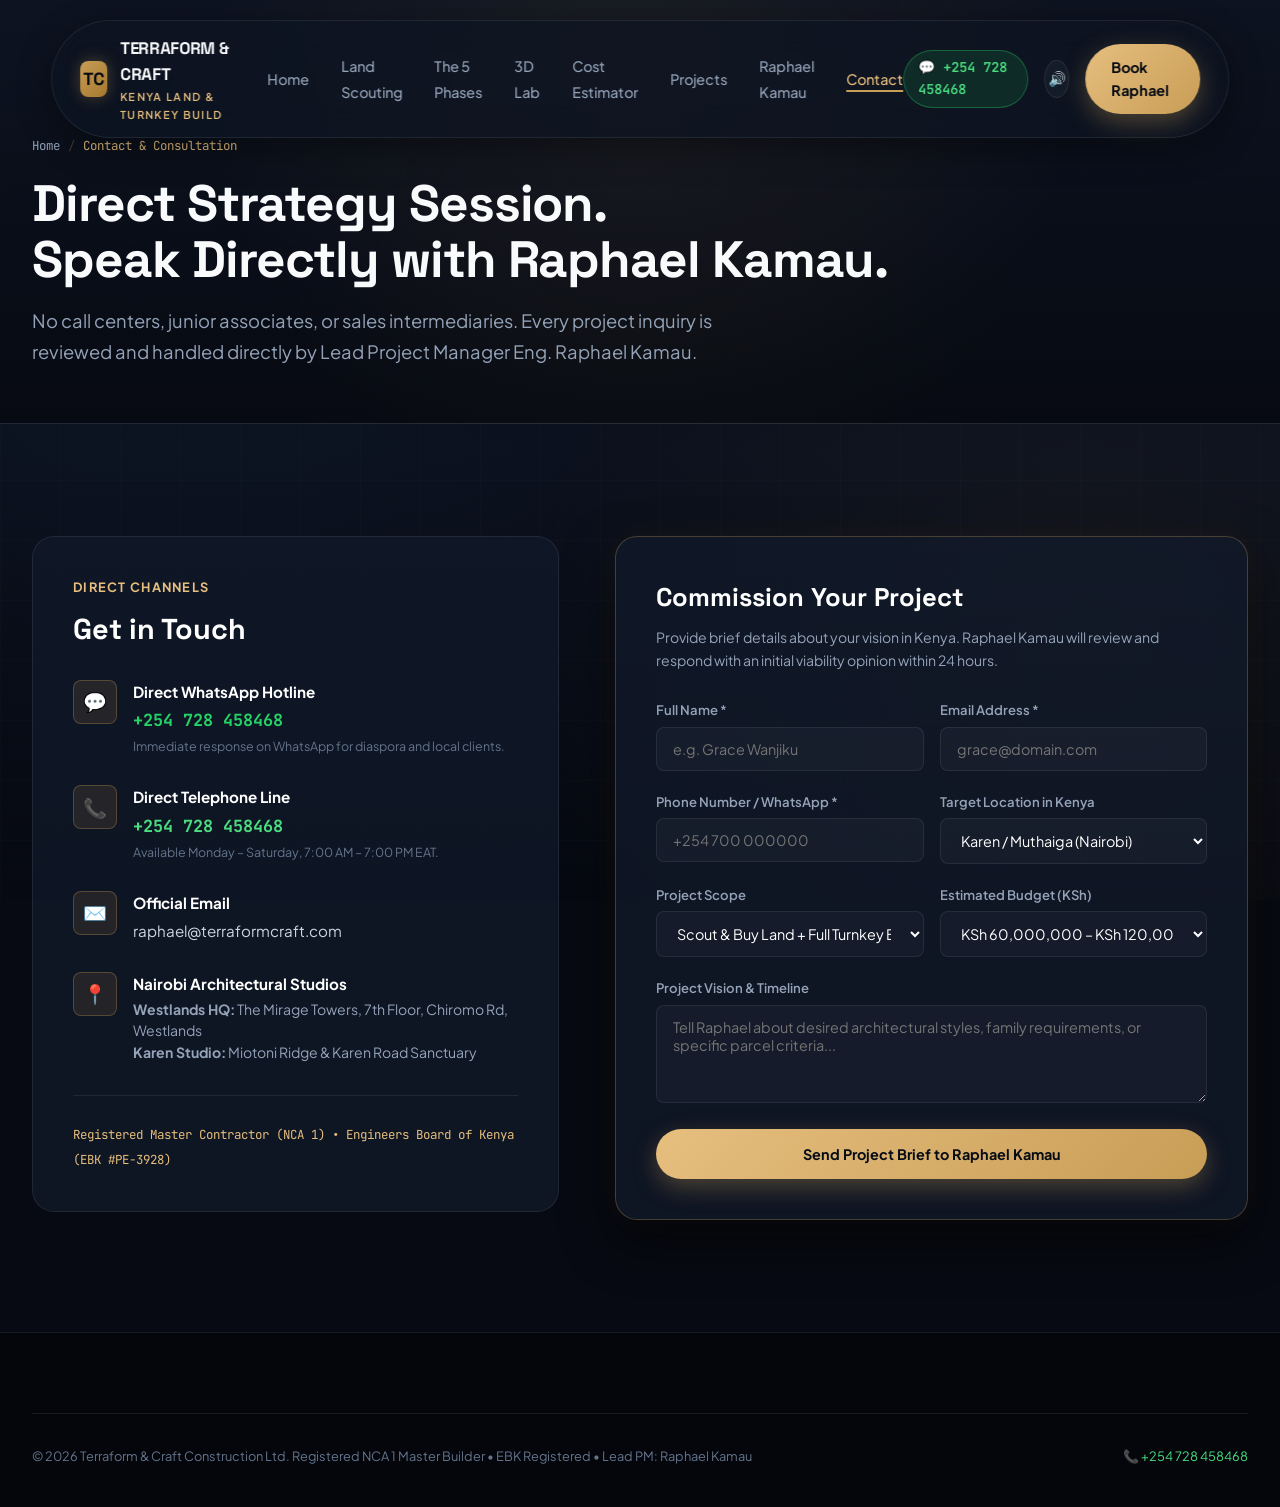
==== contact.html @ 0d488bcc "Initial commit: Terraform & Craft Kenya Construction portfolio with 3D Lab and Raphael Kamau Lead PM" ====
<!DOCTYPE html>
<html lang="en">
<head>
  <meta charset="UTF-8">
  <meta name="viewport" content="width=device-width, initial-scale=1.0">
  <title>Contact Raphael Kamau | Terraform & Craft (Nairobi, Kenya)</title>
  <meta name="description" content="Get in touch with Eng. Raphael Kamau, Lead Project Manager at Terraform & Craft. Direct phone and WhatsApp +254 728 458468. Studios in Westlands and Karen, Nairobi.">
  <link rel="icon" href="data:image/svg+xml,<svg xmlns='http://www.w3.org/2000/svg' viewBox='0 0 100 100'><text y='.9em' font-size='90'>📞</text></svg>">
  <link rel="stylesheet" href="css/style.css">
</head>
<body>

  <!-- Navigation -->
  <header class="header-nav">
    <div class="brand-wrapper">
      <a href="index.html" style="display: flex; align-items: center; gap: 0.85rem;">
        <div class="brand-logo-cube">TC</div>
        <div class="brand-text">
          <span class="brand-title">TERRAFORM & CRAFT</span>
          <span class="brand-subtitle">KENYA LAND & TURNKEY BUILD</span>
        </div>
      </a>
    </div>

    <nav>
      <ul class="nav-links">
        <li><a href="index.html" class="nav-link">Home</a></li>
        <li><a href="land-acquisition.html" class="nav-link">Land Scouting</a></li>
        <li><a href="services.html" class="nav-link">The 5 Phases</a></li>
        <li><a href="index.html#lab" class="nav-link">3D Lab</a></li>
        <li><a href="estimator.html" class="nav-link">Cost Estimator</a></li>
        <li><a href="projects.html" class="nav-link">Projects</a></li>
        <li><a href="raphael.html" class="nav-link">Raphael Kamau</a></li>
        <li><a href="contact.html" class="nav-link active-page">Contact</a></li>
      </ul>
    </nav>

    <div class="nav-actions">
      <a href="https://wa.me/254728458468?text=Hello%20Raphael,%20I%20am%20calling%20regarding%20a%20turnkey%20construction%20project%20in%20Kenya." target="_blank" class="phone-quick-link" title="Chat directly with Raphael on WhatsApp">
        💬 +254 728 458468
      </a>
      <button id="audio-toggle-btn" class="audio-toggle-btn" title="Toggle Sound Feedback">🔊</button>
      <a href="contact.html" class="btn-primary">Book Raphael</a>
    </div>
  </header>

  <!-- Subpage Hero Banner -->
  <section class="subpage-hero">
    <div class="container">
      <div class="breadcrumbs">
        <a href="index.html">Home</a>
        <span class="separator">/</span>
        <span class="current">Contact & Consultation</span>
      </div>
      <h1 class="subpage-title">
        Direct Strategy Session.<br>
        <span class="gradient-gold">Speak Directly with Raphael Kamau.</span>
      </h1>
      <p class="subpage-desc">
        No call centers, junior associates, or sales intermediaries. Every project inquiry is reviewed and handled directly by Lead Project Manager Eng. Raphael Kamau.
      </p>
    </div>
  </section>

  <!-- Contact Grid Section -->
  <section class="section-padding">
    <div class="container">
      <div class="contact-page-grid">
        
        <!-- Left: Studio Details & Direct Lines -->
        <div class="contact-info-card">
          <span class="pm-tagline" style="color: var(--primary-light); font-weight: 700; text-transform: uppercase; letter-spacing: 0.1em; font-size: 0.8rem; display: block; margin-bottom: 0.5rem;">Direct Channels</span>
          <h2 style="font-family: var(--font-heading); font-size: 1.8rem; color: #fff; margin-bottom: 1.75rem;">Get in Touch</h2>

          <div class="contact-item-row">
            <div class="contact-item-icon">💬</div>
            <div>
              <h5 style="color: #fff; font-size: 0.95rem; margin-bottom: 0.2rem;">Direct WhatsApp Hotline</h5>
              <a href="https://wa.me/254728458468?text=Hello%20Raphael,%20I%20would%20like%20to%20discuss%20a%20project%20in%20Kenya." target="_blank" style="color: #25D366; font-weight: 700; font-family: var(--font-mono); font-size: 1.05rem;">
                +254 728 458468
              </a>
              <p style="font-size: 0.78rem; color: var(--text-dim); margin-top: 0.2rem;">Immediate response on WhatsApp for diaspora and local clients.</p>
            </div>
          </div>

          <div class="contact-item-row">
            <div class="contact-item-icon">📞</div>
            <div>
              <h5 style="color: #fff; font-size: 0.95rem; margin-bottom: 0.2rem;">Direct Telephone Line</h5>
              <a href="tel:+254728458468" style="color: #4ade80; font-weight: 700; font-family: var(--font-mono); font-size: 1.05rem;">
                +254 728 458468
              </a>
              <p style="font-size: 0.78rem; color: var(--text-dim); margin-top: 0.2rem;">Available Monday – Saturday, 7:00 AM – 7:00 PM EAT.</p>
            </div>
          </div>

          <div class="contact-item-row">
            <div class="contact-item-icon">✉️</div>
            <div>
              <h5 style="color: #fff; font-size: 0.95rem; margin-bottom: 0.2rem;">Official Email</h5>
              <a href="mailto:raphael@terraformcraft.com" style="color: #cbd5e1; font-size: 0.95rem;">
                raphael@terraformcraft.com
              </a>
            </div>
          </div>

          <div class="contact-item-row">
            <div class="contact-item-icon">📍</div>
            <div>
              <h5 style="color: #fff; font-size: 0.95rem; margin-bottom: 0.2rem;">Nairobi Architectural Studios</h5>
              <p style="font-size: 0.88rem; color: var(--text-muted); line-height: 1.5;">
                <strong>Westlands HQ:</strong> The Mirage Towers, 7th Floor, Chiromo Rd, Westlands<br>
                <strong>Karen Studio:</strong> Miotoni Ridge & Karen Road Sanctuary
              </p>
            </div>
          </div>

          <div style="margin-top: 2rem; border-top: 1px solid var(--border-subtle); padding-top: 1.5rem;">
            <span style="font-family: var(--font-mono); font-size: 0.78rem; color: var(--primary-light);">
              Registered Master Contractor (NCA 1) • Engineers Board of Kenya (EBK #PE-3928)
            </span>
          </div>
        </div>

        <!-- Right: Inquiry Form -->
        <div style="background: var(--bg-card); border: 1px solid var(--border-gold); border-radius: var(--radius-lg); padding: 2.5rem; box-shadow: var(--shadow-3d);">
          <h3 style="font-family: var(--font-heading); font-size: 1.6rem; color: #fff; margin-bottom: 0.5rem;">Commission Your Project</h3>
          <p style="font-size: 0.88rem; color: var(--text-muted); margin-bottom: 1.75rem;">
            Provide brief details about your vision in Kenya. Raphael Kamau will review and respond with an initial viability opinion within 24 hours.
          </p>

          <form id="contact-page-form">
            <div class="form-grid-2">
              <div class="form-group">
                <label class="form-label">Full Name *</label>
                <input type="text" class="form-input" required placeholder="e.g. Grace Wanjiku">
              </div>
              <div class="form-group">
                <label class="form-label">Email Address *</label>
                <input type="email" class="form-input" required placeholder="grace@domain.com">
              </div>
            </div>

            <div class="form-grid-2">
              <div class="form-group">
                <label class="form-label">Phone Number / WhatsApp *</label>
                <input type="tel" class="form-input" required placeholder="+254 700 000000">
              </div>
              <div class="form-group">
                <label class="form-label">Target Location in Kenya</label>
                <select class="form-select">
                  <option>Karen / Muthaiga (Nairobi)</option>
                  <option>Tigoni / Runda (Kiambu)</option>
                  <option>Diani Beach / Kilifi Coast</option>
                  <option>Lake Naivasha / Nanyuki</option>
                  <option>Other Kenyan Location</option>
                </select>
              </div>
            </div>

            <div class="form-grid-2">
              <div class="form-group">
                <label class="form-label">Project Scope</label>
                <select class="form-select">
                  <option>Scout & Buy Land + Full Turnkey Build</option>
                  <option>Build on Plot I Already Own in Kenya</option>
                  <option>Raw Land Sourcing & Due Diligence Only</option>
                  <option>Commercial / Luxury Gated Compound</option>
                </select>
              </div>
              <div class="form-group">
                <label class="form-label">Estimated Budget (KSh)</label>
                <select class="form-select">
                  <option>KSh 30,000,000 – KSh 60,000,000</option>
                  <option selected>KSh 60,000,000 – KSh 120,000,000</option>
                  <option>KSh 120,000,000 – KSh 350,000,000+</option>
                </select>
              </div>
            </div>

            <div class="form-group">
              <label class="form-label">Project Vision & Timeline</label>
              <textarea class="form-textarea" rows="4" placeholder="Tell Raphael about desired architectural styles, family requirements, or specific parcel criteria..."></textarea>
            </div>

            <button type="submit" class="btn-primary" style="width: 100%; justify-content: center; padding: 1rem;">
              Send Project Brief to Raphael Kamau
            </button>
          </form>
        </div>

      </div>
    </div>
  </section>

  <!-- Toast Alert -->
  <div class="toast-alert" id="toast-alert">
    <span>✅</span>
    <div>
      <strong>Project Brief Received!</strong>
      <div style="font-size: 0.8rem; color: #94a3b8;">Raphael Kamau's office has received your inquiry and will follow up shortly.</div>
    </div>
  </div>

  <!-- Footer -->
  <footer class="site-footer">
    <div class="container">
      <div class="footer-bottom-bar">
        <span>&copy; 2026 Terraform & Craft Construction Ltd. Registered NCA 1 Master Builder • EBK Registered • Lead PM: Raphael Kamau</span>
        <a href="tel:+254728458468" style="color: #4ade80;">📞 +254 728 458468</a>
      </div>
    </div>
  </footer>

  <script src="js/app.js"></script>
  <script>
    const contactForm = document.getElementById('contact-page-form');
    if (contactForm) {
      contactForm.addEventListener('submit', (e) => {
        e.preventDefault();
        const toast = document.getElementById('toast-alert');
        if (toast) {
          toast.classList.add('show');
          contactForm.reset();
          setTimeout(() => toast.classList.remove('show'), 4500);
        }
      });
    }
  </script>
</body>
</html>
---- css/style.css ----
/* ==========================================================================
   TERRAFORM & CRAFT ARCHITECTURAL CONSTRUCTION & LAND LAB
   Lead Project Manager: Raphael
   Design System & 3D Interactive Styling
   ========================================================================== */

@import url('https://fonts.googleapis.com/css2?family=Plus+Jakarta+Sans:wght@300;400;500;600;700;800&family=Space+Grotesk:wght@400;500;600;700&family=JetBrains+Mono:wght@400;500&display=swap');

:root {
  /* Color Palette */
  --bg-dark: #070a12;
  --bg-surface: #0e1422;
  --bg-card: rgba(18, 26, 44, 0.7);
  --bg-card-hover: rgba(26, 38, 64, 0.85);
  --bg-glass: rgba(14, 20, 34, 0.65);
  
  --primary: #c89d56;
  --primary-light: #e6be7e;
  --primary-dark: #9c7332;
  --primary-glow: rgba(200, 157, 86, 0.35);

  --blueprint: #38bdf8;
  --blueprint-light: #7dd3fc;
  --blueprint-glow: rgba(56, 189, 248, 0.3);

  --emerald: #10b981;
  --emerald-glow: rgba(16, 185, 129, 0.25);

  --text-main: #f8fafc;
  --text-muted: #94a3b8;
  --text-dim: #64748b;
  
  --border-subtle: rgba(255, 255, 255, 0.08);
  --border-gold: rgba(200, 157, 86, 0.3);
  --border-blueprint: rgba(56, 189, 248, 0.3);

  /* Typography */
  --font-heading: 'Space Grotesk', -apple-system, BlinkMacSystemFont, sans-serif;
  --font-body: 'Plus Jakarta Sans', -apple-system, BlinkMacSystemFont, sans-serif;
  --font-mono: 'JetBrains Mono', monospace;

  /* Transitions & Shadows */
  --ease-spring: cubic-bezier(0.16, 1, 0.3, 1);
  --ease-smooth: cubic-bezier(0.4, 0, 0.2, 1);
  --shadow-3d: 0 20px 50px rgba(0, 0, 0, 0.6), 0 0 30px rgba(200, 157, 86, 0.08);
  --shadow-card: 0 10px 30px -10px rgba(0, 0, 0, 0.5);
  --radius-sm: 8px;
  --radius-md: 14px;
  --radius-lg: 22px;
  --radius-full: 9999px;
}

/* Base Reset */
*, *::before, *::after {
  box-sizing: border-box;
  margin: 0;
  padding: 0;
}

html {
  scroll-behavior: smooth;
  font-size: 16px;
  background-color: var(--bg-dark);
  color: var(--text-main);
  font-family: var(--font-body);
  overflow-x: hidden;
}

body {
  min-height: 100vh;
  line-height: 1.6;
  background-image: 
    radial-gradient(circle at 15% 20%, rgba(56, 189, 248, 0.04) 0%, transparent 40%),
    radial-gradient(circle at 85% 70%, rgba(200, 157, 86, 0.05) 0%, transparent 45%),
    linear-gradient(to bottom, #070a12, #0b101d 50%, #060911);
  background-attachment: fixed;
  position: relative;
}

/* Subtle blueprint background grid */
body::before {
  content: '';
  position: fixed;
  inset: 0;
  background-size: 60px 60px;
  background-image: 
    linear-gradient(to right, rgba(255, 255, 255, 0.015) 1px, transparent 1px),
    linear-gradient(to bottom, rgba(255, 255, 255, 0.015) 1px, transparent 1px);
  pointer-events: none;
  z-index: 0;
}

img {
  max-width: 100%;
  display: block;
}

a {
  color: inherit;
  text-decoration: none;
}

button {
  cursor: pointer;
  border: none;
  background: none;
  font-family: inherit;
}

/* Utility Containers */
.container {
  max-width: 1280px;
  margin: 0 auto;
  padding: 0 2rem;
  position: relative;
  z-index: 1;
}

.section-padding {
  padding: 7rem 0;
}

/* Header & Glass Navigation */
.header-nav {
  position: fixed;
  top: 1.25rem;
  left: 50%;
  transform: translateX(-50%);
  width: min(92%, 1240px);
  z-index: 1000;
  display: flex;
  align-items: center;
  justify-content: space-between;
  padding: 0.85rem 1.75rem;
  background: rgba(14, 20, 34, 0.75);
  backdrop-filter: blur(16px);
  -webkit-backdrop-filter: blur(16px);
  border: 1px solid var(--border-subtle);
  border-radius: var(--radius-full);
  box-shadow: 0 10px 35px rgba(0, 0, 0, 0.4);
  transition: all 0.35s var(--ease-spring);
}

.header-nav.scrolled {
  background: rgba(10, 15, 26, 0.92);
  border-color: rgba(200, 157, 86, 0.25);
  box-shadow: 0 15px 40px rgba(0, 0, 0, 0.7);
  top: 0.75rem;
}

.brand-wrapper {
  display: flex;
  align-items: center;
  gap: 0.85rem;
}

.brand-logo-cube {
  width: 36px;
  height: 36px;
  position: relative;
  transform-style: preserve-3d;
  display: flex;
  align-items: center;
  justify-content: center;
  background: linear-gradient(135deg, var(--primary), #a6792e);
  border-radius: 8px;
  box-shadow: 0 0 15px var(--primary-glow);
  color: #070a12;
  font-family: var(--font-heading);
  font-weight: 800;
  font-size: 1.1rem;
}

.brand-text {
  display: flex;
  flex-direction: column;
}

.brand-title {
  font-family: var(--font-heading);
  font-weight: 700;
  font-size: 1.05rem;
  letter-spacing: -0.02em;
  color: var(--text-main);
  display: flex;
  align-items: center;
  gap: 0.35rem;
}

.brand-subtitle {
  font-size: 0.68rem;
  text-transform: uppercase;
  letter-spacing: 0.12em;
  color: var(--primary-light);
  font-weight: 600;
}

.nav-links {
  display: flex;
  align-items: center;
  gap: 2rem;
  list-style: none;
}

.nav-link {
  font-size: 0.9rem;
  font-weight: 500;
  color: var(--text-muted);
  transition: color 0.2s, transform 0.2s;
  position: relative;
}

.nav-link:hover {
  color: var(--text-main);
}

.nav-link::after {
  content: '';
  position: absolute;
  bottom: -4px;
  left: 0;
  width: 0;
  height: 2px;
  background: var(--primary);
  transition: width 0.3s var(--ease-spring);
}

.nav-link:hover::after {
  width: 100%;
}

.nav-actions {
  display: flex;
  align-items: center;
  gap: 1rem;
}

/* Sound Effect / Interactive audio toggle */
.audio-toggle-btn {
  width: 38px;
  height: 38px;
  border-radius: 50%;
  border: 1px solid var(--border-subtle);
  background: rgba(255, 255, 255, 0.04);
  display: flex;
  align-items: center;
  justify-content: center;
  color: var(--text-muted);
  font-size: 0.9rem;
  transition: all 0.2s;
}

.audio-toggle-btn:hover {
  background: rgba(200, 157, 86, 0.15);
  color: var(--primary-light);
  border-color: var(--primary);
}

.audio-toggle-btn.active {
  color: var(--primary);
  border-color: var(--primary);
  box-shadow: 0 0 12px var(--primary-glow);
}

/* Primary Button */
.btn-primary {
  display: inline-flex;
  align-items: center;
  gap: 0.6rem;
  padding: 0.75rem 1.6rem;
  background: linear-gradient(135deg, var(--primary-light) 0%, var(--primary) 100%);
  color: #070b14;
  font-weight: 700;
  font-size: 0.9rem;
  border-radius: var(--radius-full);
  box-shadow: 0 8px 24px var(--primary-glow);
  transition: all 0.3s var(--ease-spring);
  position: relative;
  overflow: hidden;
}

.btn-primary:hover {
  transform: translateY(-2px);
  box-shadow: 0 12px 28px rgba(200, 157, 86, 0.5);
  color: #000;
}

.btn-secondary {
  display: inline-flex;
  align-items: center;
  gap: 0.6rem;
  padding: 0.75rem 1.6rem;
  background: rgba(255, 255, 255, 0.05);
  border: 1px solid var(--border-subtle);
  color: var(--text-main);
  font-weight: 600;
  font-size: 0.9rem;
  border-radius: var(--radius-full);
  backdrop-filter: blur(8px);
  transition: all 0.3s var(--ease-spring);
}

.btn-secondary:hover {
  background: rgba(255, 255, 255, 0.1);
  border-color: rgba(255, 255, 255, 0.2);
  transform: translateY(-2px);
}

.btn-whatsapp {
  display: inline-flex;
  align-items: center;
  gap: 0.6rem;
  padding: 0.75rem 1.6rem;
  background: #25D366;
  color: #070a12;
  font-weight: 700;
  font-size: 0.9rem;
  border-radius: var(--radius-full);
  box-shadow: 0 8px 24px rgba(37, 211, 102, 0.35);
  transition: all 0.3s var(--ease-spring);
}

.btn-whatsapp:hover {
  background: #20bd5a;
  transform: translateY(-2px);
  box-shadow: 0 12px 28px rgba(37, 211, 102, 0.5);
  color: #000;
}

.phone-quick-link {
  display: inline-flex;
  align-items: center;
  gap: 0.5rem;
  padding: 0.4rem 0.9rem;
  border-radius: var(--radius-full);
  background: rgba(37, 211, 102, 0.12);
  border: 1px solid rgba(37, 211, 102, 0.35);
  color: #4ade80;
  font-size: 0.85rem;
  font-family: var(--font-mono);
  font-weight: 600;
  transition: all 0.25s;
}

.phone-quick-link:hover {
  background: rgba(37, 211, 102, 0.22);
  border-color: #25D366;
  transform: translateY(-1px);
}

.btn-blueprint {
  display: inline-flex;
  align-items: center;
  gap: 0.6rem;
  padding: 0.75rem 1.6rem;
  background: rgba(56, 189, 248, 0.1);
  border: 1px solid var(--border-blueprint);
  color: var(--blueprint-light);
  font-weight: 600;
  font-size: 0.9rem;
  border-radius: var(--radius-full);
  transition: all 0.3s;
}

.btn-blueprint:hover {
  background: rgba(56, 189, 248, 0.2);
  box-shadow: 0 0 20px var(--blueprint-glow);
  transform: translateY(-2px);
}

/* Hero Section */
.hero-section {
  min-height: 100vh;
  padding-top: 8.5rem;
  padding-bottom: 5rem;
  display: flex;
  align-items: center;
  position: relative;
}

.hero-grid {
  display: grid;
  grid-template-columns: 1.05fr 1fr;
  gap: 3.5rem;
  align-items: center;
}

.hero-badge-row {
  display: flex;
  flex-wrap: wrap;
  align-items: center;
  gap: 0.75rem;
  margin-bottom: 1.5rem;
}

.hero-tag {
  display: inline-flex;
  align-items: center;
  gap: 0.5rem;
  padding: 0.35rem 0.9rem;
  background: rgba(200, 157, 86, 0.12);
  border: 1px solid var(--border-gold);
  border-radius: var(--radius-full);
  font-size: 0.8rem;
  font-weight: 600;
  color: var(--primary-light);
  text-transform: uppercase;
  letter-spacing: 0.05em;
}

.hero-tag.lead-pm-tag {
  background: rgba(56, 189, 248, 0.12);
  border-color: var(--border-blueprint);
  color: var(--blueprint-light);
}

.hero-title {
  font-family: var(--font-heading);
  font-size: clamp(2.6rem, 4.8vw, 4.4rem);
  font-weight: 800;
  line-height: 1.08;
  letter-spacing: -0.03em;
  margin-bottom: 1.5rem;
}

.hero-title .gradient-gold {
  background: linear-gradient(135deg, #ffffff 10%, #edd4a8 60%, var(--primary) 100%);
  -webkit-background-clip: text;
  -webkit-text-fill-color: transparent;
}

.hero-title .blueprint-glow-text {
  color: var(--blueprint-light);
  text-shadow: 0 0 30px rgba(56, 189, 248, 0.4);
}

.hero-description {
  font-size: 1.15rem;
  color: var(--text-muted);
  line-height: 1.7;
  margin-bottom: 2.2rem;
  max-width: 580px;
}

.hero-cta-group {
  display: flex;
  flex-wrap: wrap;
  gap: 1rem;
  margin-bottom: 3.5rem;
}

/* Hero Stats Bar */
.hero-stats-bar {
  display: grid;
  grid-template-columns: repeat(4, 1fr);
  gap: 1.25rem;
  padding: 1.25rem 1.75rem;
  background: var(--bg-card);
  backdrop-filter: blur(12px);
  border: 1px solid var(--border-subtle);
  border-radius: var(--radius-md);
  box-shadow: var(--shadow-card);
}

.stat-item {
  display: flex;
  flex-direction: column;
}

.stat-number {
  font-family: var(--font-heading);
  font-size: 1.8rem;
  font-weight: 800;
  color: var(--text-main);
  line-height: 1.1;
  display: flex;
  align-items: baseline;
  gap: 0.15rem;
}

.stat-number .accent {
  color: var(--primary);
  font-size: 1.4rem;
}

.stat-label {
  font-size: 0.78rem;
  color: var(--text-muted);
  font-weight: 500;
  margin-top: 0.2rem;
}

/* Hero 3D Card / Interactive Visual Container */
.hero-visual-col {
  position: relative;
  perspective: 1200px;
}

.hero-3d-card {
  position: relative;
  border-radius: var(--radius-lg);
  overflow: hidden;
  border: 1px solid var(--border-subtle);
  box-shadow: var(--shadow-3d);
  background: var(--bg-surface);
  transition: transform 0.4s var(--ease-spring), box-shadow 0.4s;
  transform-style: preserve-3d;
}

.hero-3d-card:hover {
  box-shadow: 0 30px 70px rgba(0, 0, 0, 0.8), 0 0 40px var(--primary-glow);
}

.hero-img-box {
  position: relative;
  width: 100%;
  aspect-ratio: 16 / 10;
  overflow: hidden;
}

.hero-img-box img {
  width: 100%;
  height: 100%;
  object-fit: cover;
  transition: transform 0.8s var(--ease-smooth);
}

.hero-3d-card:hover .hero-img-box img {
  transform: scale(1.04);
}

.hero-overlay-grid {
  position: absolute;
  inset: 0;
  background: linear-gradient(to top, rgba(7, 10, 18, 0.95) 0%, rgba(7, 10, 18, 0.2) 60%, transparent 100%);
  pointer-events: none;
}

.hero-floating-badge {
  position: absolute;
  top: 1.25rem;
  left: 1.25rem;
  display: flex;
  align-items: center;
  gap: 0.5rem;
  padding: 0.4rem 0.9rem;
  background: rgba(9, 13, 22, 0.85);
  backdrop-filter: blur(10px);
  border: 1px solid var(--border-blueprint);
  border-radius: var(--radius-full);
  font-family: var(--font-mono);
  font-size: 0.78rem;
  color: var(--blueprint-light);
}

.pulse-indicator {
  width: 8px;
  height: 8px;
  border-radius: 50%;
  background: #38bdf8;
  box-shadow: 0 0 10px #38bdf8;
  animation: pulseAnim 2s infinite;
}

@keyframes pulseAnim {
  0%, 100% { opacity: 1; transform: scale(1); }
  50% { opacity: 0.4; transform: scale(0.85); }
}

.hero-card-meta {
  padding: 1.5rem 1.75rem;
  background: var(--bg-surface);
  display: flex;
  align-items: center;
  justify-content: space-between;
}

.meta-title-col h4 {
  font-family: var(--font-heading);
  font-size: 1.15rem;
  font-weight: 700;
  color: var(--text-main);
}

.meta-title-col p {
  font-size: 0.85rem;
  color: var(--text-muted);
}

.floating-pm-avatar-chip {
  position: absolute;
  bottom: 5.5rem;
  right: 1.5rem;
  display: flex;
  align-items: center;
  gap: 0.85rem;
  padding: 0.7rem 1.1rem;
  background: rgba(14, 20, 34, 0.9);
  backdrop-filter: blur(14px);
  border: 1px solid var(--border-gold);
  border-radius: var(--radius-md);
  box-shadow: 0 15px 35px rgba(0, 0, 0, 0.6);
  z-index: 10;
  transition: transform 0.3s var(--ease-spring);
}

.floating-pm-avatar-chip:hover {
  transform: translateY(-4px) scale(1.02);
}

.floating-avatar-img {
  width: 44px;
  height: 44px;
  border-radius: 50%;
  border: 2px solid var(--primary);
  object-fit: cover;
}

.floating-avatar-text h5 {
  font-size: 0.85rem;
  font-weight: 700;
  color: #fff;
  line-height: 1.2;
}

.floating-avatar-text span {
  font-size: 0.72rem;
  color: var(--primary-light);
  font-weight: 600;
  text-transform: uppercase;
}

/* ==========================================================================
   INTERACTIVE 3D VIRTUAL ARCHITECTURAL LAB (Three.js WebGL)
   ========================================================================== */
.lab-section {
  position: relative;
  background: radial-gradient(circle at 50% 30%, rgba(18, 28, 50, 0.5) 0%, rgba(7, 10, 18, 0.95) 70%);
  border-top: 1px solid var(--border-subtle);
  border-bottom: 1px solid var(--border-subtle);
}

.section-header {
  text-align: center;
  max-width: 760px;
  margin: 0 auto 3.5rem auto;
}

.section-eyebrow {
  display: inline-flex;
  align-items: center;
  gap: 0.4rem;
  font-family: var(--font-mono);
  font-size: 0.82rem;
  text-transform: uppercase;
  color: var(--primary-light);
  letter-spacing: 0.12em;
  margin-bottom: 0.75rem;
}

.section-title {
  font-family: var(--font-heading);
  font-size: clamp(2rem, 3.5vw, 3.2rem);
  font-weight: 800;
  letter-spacing: -0.02em;
  line-height: 1.15;
  margin-bottom: 1rem;
}

.section-subtitle {
  font-size: 1.05rem;
  color: var(--text-muted);
}

/* 3D Lab Canvas Container & HUD Controls */
.lab-container {
  position: relative;
  width: 100%;
  height: 680px;
  background: #060912;
  border-radius: var(--radius-lg);
  overflow: hidden;
  border: 1px solid var(--border-subtle);
  box-shadow: 0 25px 60px rgba(0, 0, 0, 0.7), inset 0 0 100px rgba(0, 0, 0, 0.5);
}

#three-canvas {
  width: 100%;
  height: 100%;
  display: block;
}

/* HUD Overlay Controls */
.lab-hud-top {
  position: absolute;
  top: 1.25rem;
  left: 1.25rem;
  right: 1.25rem;
  display: flex;
  justify-content: space-between;
  align-items: center;
  pointer-events: none;
  z-index: 20;
}

.hud-panel {
  pointer-events: auto;
  background: rgba(10, 15, 26, 0.82);
  backdrop-filter: blur(14px);
  border: 1px solid var(--border-subtle);
  border-radius: var(--radius-md);
  padding: 0.6rem 1.1rem;
  display: flex;
  align-items: center;
  gap: 0.85rem;
  box-shadow: 0 8px 25px rgba(0, 0, 0, 0.4);
}

.hud-title {
  font-family: var(--font-mono);
  font-size: 0.8rem;
  color: var(--blueprint-light);
  font-weight: 500;
}

.hud-views-group {
  display: flex;
  gap: 0.4rem;
}

.hud-btn {
  padding: 0.4rem 0.85rem;
  border-radius: var(--radius-sm);
  background: rgba(255, 255, 255, 0.04);
  border: 1px solid rgba(255, 255, 255, 0.08);
  color: var(--text-muted);
  font-size: 0.8rem;
  font-weight: 600;
  transition: all 0.2s;
}

.hud-btn:hover {
  background: rgba(255, 255, 255, 0.1);
  color: #fff;
}

.hud-btn.active {
  background: rgba(56, 189, 248, 0.18);
  border-color: var(--blueprint);
  color: var(--blueprint-light);
}

.hud-lighting-toggle {
  display: flex;
  align-items: center;
  gap: 0.4rem;
  background: rgba(255, 255, 255, 0.04);
  padding: 0.35rem 0.75rem;
  border-radius: var(--radius-sm);
  border: 1px solid var(--border-subtle);
  font-size: 0.8rem;
  color: var(--text-muted);
  cursor: pointer;
  transition: all 0.2s;
}

.hud-lighting-toggle:hover {
  border-color: var(--primary);
  color: var(--primary-light);
}

/* Layer Inspection Bottom Dock */
.lab-hud-bottom {
  position: absolute;
  bottom: 1.5rem;
  left: 50%;
  transform: translateX(-50%);
  display: flex;
  align-items: center;
  gap: 0.6rem;
  background: rgba(9, 14, 24, 0.88);
  backdrop-filter: blur(16px);
  border: 1px solid var(--border-gold);
  border-radius: var(--radius-full);
  padding: 0.5rem 0.9rem;
  z-index: 20;
  box-shadow: 0 15px 40px rgba(0, 0, 0, 0.6);
}

.layer-btn {
  padding: 0.45rem 1.1rem;
  border-radius: var(--radius-full);
  font-size: 0.82rem;
  font-weight: 600;
  color: var(--text-muted);
  display: flex;
  align-items: center;
  gap: 0.45rem;
  transition: all 0.25s var(--ease-spring);
}

.layer-btn:hover {
  color: #fff;
}

.layer-btn.active {
  background: linear-gradient(135deg, var(--primary), #a87b32);
  color: #070a12;
  font-weight: 700;
  box-shadow: 0 4px 15px var(--primary-glow);
}

/* 3D Hotspot Card Preview floating */
.hotspot-info-card {
  position: absolute;
  top: 5rem;
  right: 1.5rem;
  width: 290px;
  background: rgba(14, 20, 34, 0.92);
  backdrop-filter: blur(16px);
  border: 1px solid var(--border-gold);
  border-radius: var(--radius-md);
  padding: 1.25rem;
  z-index: 20;
  box-shadow: var(--shadow-3d);
  transition: all 0.3s var(--ease-spring);
  display: none;
}

.hotspot-info-card.visible {
  display: block;
  animation: fadeIn 0.3s ease;
}

.hotspot-card-header {
  display: flex;
  align-items: center;
  justify-content: space-between;
  margin-bottom: 0.5rem;
}

.hotspot-badge {
  font-family: var(--font-mono);
  font-size: 0.72rem;
  color: var(--primary-light);
  background: rgba(200, 157, 86, 0.15);
  padding: 0.2rem 0.6rem;
  border-radius: var(--radius-full);
}

.hotspot-close {
  color: var(--text-muted);
  font-size: 1rem;
  cursor: pointer;
}

.hotspot-card-title {
  font-family: var(--font-heading);
  font-size: 1.05rem;
  font-weight: 700;
  color: #fff;
  margin-bottom: 0.4rem;
}

.hotspot-card-desc {
  font-size: 0.82rem;
  color: var(--text-muted);
  line-height: 1.5;
}

/* Three.js Canvas Hint Badge */
.canvas-hint {
  position: absolute;
  bottom: 5rem;
  left: 1.5rem;
  display: flex;
  align-items: center;
  gap: 0.5rem;
  font-family: var(--font-mono);
  font-size: 0.75rem;
  color: var(--text-dim);
  background: rgba(0, 0, 0, 0.4);
  padding: 0.3rem 0.75rem;
  border-radius: var(--radius-sm);
  pointer-events: none;
}

/* ==========================================================================
   THE 5-STAGE "LAND TO KEY" TURNKEY JOURNEY
   ========================================================================== */
.stages-section {
  position: relative;
}

.journey-grid {
  display: grid;
  grid-template-columns: repeat(5, 1fr);
  gap: 1.25rem;
  margin-top: 3.5rem;
}

.journey-card {
  position: relative;
  background: var(--bg-card);
  border: 1px solid var(--border-subtle);
  border-radius: var(--radius-lg);
  padding: 2rem 1.4rem;
  display: flex;
  flex-direction: column;
  transition: all 0.4s var(--ease-spring);
  transform-style: preserve-3d;
}

.journey-card:hover {
  transform: translateY(-8px);
  border-color: var(--border-gold);
  background: var(--bg-card-hover);
  box-shadow: 0 20px 40px rgba(0, 0, 0, 0.5), 0 0 25px rgba(200, 157, 86, 0.15);
}

.stage-number {
  font-family: var(--font-mono);
  font-size: 2.2rem;
  font-weight: 700;
  color: rgba(200, 157, 86, 0.3);
  margin-bottom: 0.8rem;
  line-height: 1;
  transition: color 0.3s;
}

.journey-card:hover .stage-number {
  color: var(--primary);
}

.stage-icon {
  width: 48px;
  height: 48px;
  border-radius: var(--radius-md);
  background: rgba(255, 255, 255, 0.04);
  border: 1px solid var(--border-subtle);
  display: flex;
  align-items: center;
  justify-content: center;
  font-size: 1.4rem;
  margin-bottom: 1.25rem;
  transition: all 0.3s;
}

.journey-card:hover .stage-icon {
  background: rgba(200, 157, 86, 0.15);
  border-color: var(--primary);
  transform: scale(1.05);
}

.stage-title {
  font-family: var(--font-heading);
  font-size: 1.15rem;
  font-weight: 700;
  color: var(--text-main);
  margin-bottom: 0.6rem;
  line-height: 1.3;
}

.stage-desc {
  font-size: 0.85rem;
  color: var(--text-muted);
  line-height: 1.6;
  margin-bottom: 1.25rem;
  flex-grow: 1;
}

.stage-pill-list {
  display: flex;
  flex-direction: column;
  gap: 0.35rem;
  border-top: 1px solid var(--border-subtle);
  padding-top: 1rem;
}

.stage-pill {
  font-size: 0.74rem;
  font-family: var(--font-mono);
  color: var(--text-dim);
  display: flex;
  align-items: center;
  gap: 0.4rem;
}

.stage-pill::before {
  content: '▸';
  color: var(--primary);
}

/* ==========================================================================
   INTERACTIVE BEFORE / AFTER SLIDER: PLAN TO REALITY
   ========================================================================== */
.comparison-section {
  position: relative;
  background: linear-gradient(180deg, transparent, rgba(14, 20, 34, 0.5), transparent);
}

.split-slider-wrapper {
  position: relative;
  width: 100%;
  max-width: 1100px;
  margin: 0 auto;
  aspect-ratio: 16 / 9;
  border-radius: var(--radius-lg);
  overflow: hidden;
  border: 1px solid var(--border-subtle);
  box-shadow: var(--shadow-3d);
}

.split-img-layer {
  position: absolute;
  inset: 0;
  width: 100%;
  height: 100%;
}

.split-img-layer img {
  width: 100%;
  height: 100%;
  object-fit: cover;
  pointer-events: none;
  user-select: none;
}

.split-img-layer.after {
  position: absolute;
  top: 0;
  left: 0;
  width: 50%;
  height: 100%;
  overflow: hidden;
  border-right: 2px solid var(--primary);
  box-shadow: 5px 0 25px rgba(200, 157, 86, 0.4);
}

.split-img-layer.after img {
  width: 1100px;
  max-width: none;
  height: 100%;
}

.slider-handle-bar {
  position: absolute;
  top: 0;
  bottom: 0;
  left: 50%;
  width: 44px;
  transform: translateX(-50%);
  display: flex;
  align-items: center;
  justify-content: center;
  cursor: ew-resize;
  z-index: 30;
  touch-action: none;
}

.slider-handle-knob {
  width: 42px;
  height: 42px;
  border-radius: 50%;
  background: var(--primary);
  color: #070a12;
  display: flex;
  align-items: center;
  justify-content: center;
  font-size: 1.1rem;
  font-weight: 800;
  box-shadow: 0 0 25px var(--primary-glow);
  border: 3px solid #fff;
  transition: transform 0.2s;
}

.slider-handle-bar:hover .slider-handle-knob {
  transform: scale(1.12);
}

.slider-caption-left, .slider-caption-right {
  position: absolute;
  bottom: 1.5rem;
  padding: 0.4rem 1rem;
  background: rgba(7, 10, 18, 0.85);
  backdrop-filter: blur(10px);
  border-radius: var(--radius-full);
  font-family: var(--font-mono);
  font-size: 0.78rem;
  font-weight: 600;
  z-index: 10;
  pointer-events: none;
}

.slider-caption-left {
  left: 1.5rem;
  color: var(--blueprint-light);
  border: 1px solid var(--border-blueprint);
}

.slider-caption-right {
  right: 1.5rem;
  color: var(--primary-light);
  border: 1px solid var(--border-gold);
}

/* ==========================================================================
   RAPHAEL — LEAD PROJECT MANAGER SPOTLIGHT
   ========================================================================== */
.pm-spotlight-section {
  position: relative;
}

.pm-spotlight-grid {
  display: grid;
  grid-template-columns: 0.95fr 1.05fr;
  gap: 4rem;
  align-items: center;
}

.pm-portrait-container {
  position: relative;
  perspective: 1200px;
}

.pm-3d-tilt-frame {
  position: relative;
  border-radius: var(--radius-lg);
  overflow: hidden;
  border: 1px solid var(--border-gold);
  box-shadow: var(--shadow-3d);
  background: var(--bg-surface);
  transition: transform 0.35s var(--ease-spring);
}

.pm-3d-tilt-frame img {
  width: 100%;
  aspect-ratio: 1 / 1;
  object-fit: cover;
  transition: transform 0.6s var(--ease-smooth);
}

.pm-3d-tilt-frame:hover img {
  transform: scale(1.03);
}

.pm-live-status {
  position: absolute;
  top: 1.25rem;
  left: 1.25rem;
  display: flex;
  align-items: center;
  gap: 0.5rem;
  padding: 0.4rem 0.9rem;
  background: rgba(10, 16, 28, 0.88);
  backdrop-filter: blur(12px);
  border: 1px solid var(--border-subtle);
  border-radius: var(--radius-full);
  font-size: 0.75rem;
  font-weight: 600;
  color: #fff;
}

.status-dot-active {
  width: 8px;
  height: 8px;
  border-radius: 50%;
  background: #10b981;
  box-shadow: 0 0 10px #10b981;
}

.pm-badge-overlay {
  position: absolute;
  bottom: 1.25rem;
  left: 1.25rem;
  right: 1.25rem;
  background: rgba(12, 18, 32, 0.9);
  backdrop-filter: blur(14px);
  border: 1px solid var(--border-subtle);
  border-radius: var(--radius-md);
  padding: 1rem 1.25rem;
  display: flex;
  justify-content: space-between;
  align-items: center;
}

.pm-badge-col h5 {
  font-family: var(--font-heading);
  font-size: 0.95rem;
  color: #fff;
}

.pm-badge-col span {
  font-size: 0.75rem;
  color: var(--primary-light);
  font-weight: 600;
}

.pm-bio-col .pm-tagline {
  font-size: 0.85rem;
  text-transform: uppercase;
  letter-spacing: 0.1em;
  color: var(--primary-light);
  font-weight: 700;
  margin-bottom: 0.5rem;
}

.pm-bio-col h2 {
  font-family: var(--font-heading);
  font-size: clamp(2.2rem, 3.8vw, 3.4rem);
  font-weight: 800;
  line-height: 1.1;
  letter-spacing: -0.02em;
  margin-bottom: 0.4rem;
}

.pm-role-title {
  font-size: 1.15rem;
  color: var(--text-muted);
  margin-bottom: 1.75rem;
}

.pm-quote-box {
  position: relative;
  padding: 1.25rem 1.5rem;
  background: rgba(200, 157, 86, 0.06);
  border-left: 3px solid var(--primary);
  border-radius: 0 var(--radius-sm) var(--radius-sm) 0;
  margin-bottom: 2rem;
  font-style: italic;
  font-size: 1.05rem;
  color: #e2e8f0;
  line-height: 1.6;
}

.pm-pillars-grid {
  display: grid;
  grid-template-columns: repeat(2, 1fr);
  gap: 1.25rem;
  margin-bottom: 2.2rem;
}

.pm-pillar-item {
  background: var(--bg-card);
  border: 1px solid var(--border-subtle);
  border-radius: var(--radius-md);
  padding: 1rem 1.25rem;
}

.pm-pillar-icon {
  font-size: 1.2rem;
  margin-bottom: 0.35rem;
}

.pm-pillar-item h5 {
  font-family: var(--font-heading);
  font-size: 0.95rem;
  font-weight: 700;
  color: #fff;
  margin-bottom: 0.25rem;
}

.pm-pillar-item p {
  font-size: 0.8rem;
  color: var(--text-muted);
  line-height: 1.45;
}

.pm-credentials-list {
  display: flex;
  flex-wrap: wrap;
  gap: 0.6rem;
  margin-bottom: 2rem;
}

.cred-chip {
  padding: 0.35rem 0.8rem;
  border-radius: var(--radius-full);
  background: rgba(255, 255, 255, 0.04);
  border: 1px solid var(--border-subtle);
  font-size: 0.78rem;
  font-family: var(--font-mono);
  color: var(--text-muted);
}

.cred-chip.highlight {
  border-color: var(--border-gold);
  color: var(--primary-light);
  background: rgba(200, 157, 86, 0.1);
}

/* ==========================================================================
   INTERACTIVE "LAND + BUILD" ESTIMATOR CALCULATOR
   ========================================================================== */
.estimator-section {
  position: relative;
  background: radial-gradient(circle at 80% 20%, rgba(200, 157, 86, 0.05) 0%, transparent 50%),
              radial-gradient(circle at 20% 80%, rgba(56, 189, 248, 0.05) 0%, transparent 50%);
}

.estimator-box {
  background: var(--bg-card);
  backdrop-filter: blur(16px);
  border: 1px solid var(--border-subtle);
  border-radius: var(--radius-lg);
  padding: 3rem;
  box-shadow: var(--shadow-3d);
}

.estimator-grid {
  display: grid;
  grid-template-columns: 1.15fr 0.85fr;
  gap: 3.5rem;
}

.calc-group {
  margin-bottom: 2rem;
}

.calc-label {
  display: flex;
  justify-content: space-between;
  align-items: center;
  font-family: var(--font-heading);
  font-size: 0.95rem;
  font-weight: 700;
  color: #fff;
  margin-bottom: 0.85rem;
}

.calc-label span.value-pill {
  font-family: var(--font-mono);
  font-size: 0.85rem;
  color: var(--primary-light);
  background: rgba(200, 157, 86, 0.15);
  padding: 0.2rem 0.65rem;
  border-radius: var(--radius-full);
}

/* Segmented Buttons */
.segmented-opts {
  display: grid;
  grid-template-columns: repeat(auto-fit, minmax(130px, 1fr));
  gap: 0.6rem;
}

.seg-btn {
  padding: 0.7rem 0.9rem;
  background: rgba(255, 255, 255, 0.04);
  border: 1px solid var(--border-subtle);
  border-radius: var(--radius-sm);
  color: var(--text-muted);
  font-size: 0.82rem;
  font-weight: 600;
  text-align: center;
  transition: all 0.2s;
}

.seg-btn:hover {
  background: rgba(255, 255, 255, 0.08);
  color: #fff;
}

.seg-btn.active {
  background: rgba(200, 157, 86, 0.18);
  border-color: var(--primary);
  color: var(--primary-light);
  box-shadow: 0 0 15px rgba(200, 157, 86, 0.2);
}

/* Custom Range Slider */
.custom-range {
  width: 100%;
  height: 8px;
  background: rgba(255, 255, 255, 0.1);
  border-radius: 4px;
  outline: none;
  -webkit-appearance: none;
  appearance: none;
}

.custom-range::-webkit-slider-thumb {
  -webkit-appearance: none;
  width: 22px;
  height: 22px;
  border-radius: 50%;
  background: var(--primary);
  border: 3px solid #fff;
  cursor: pointer;
  box-shadow: 0 0 15px var(--primary-glow);
  transition: transform 0.2s;
}

.custom-range::-webkit-slider-thumb:hover {
  transform: scale(1.15);
}

/* Live Estimate Results Card */
.estimate-summary-card {
  background: rgba(9, 14, 24, 0.85);
  border: 1px solid var(--border-gold);
  border-radius: var(--radius-md);
  padding: 2.2rem;
  display: flex;
  flex-direction: column;
  justify-content: space-between;
  box-shadow: 0 15px 40px rgba(0, 0, 0, 0.5);
}

.summary-header {
  border-bottom: 1px solid var(--border-subtle);
  padding-bottom: 1.25rem;
  margin-bottom: 1.5rem;
}

.summary-title {
  font-family: var(--font-heading);
  font-size: 1.1rem;
  font-weight: 700;
  color: #fff;
}

.summary-sub {
  font-size: 0.8rem;
  color: var(--text-muted);
}

.summary-rows {
  display: flex;
  flex-direction: column;
  gap: 1rem;
  margin-bottom: 2rem;
}

.summary-row {
  display: flex;
  justify-content: space-between;
  align-items: center;
  font-size: 0.88rem;
}

.summary-row .label {
  color: var(--text-muted);
}

.summary-row .amount {
  font-family: var(--font-mono);
  font-weight: 600;
  color: #fff;
}

.summary-row.total-row {
  border-top: 1px dashed var(--border-gold);
  padding-top: 1.25rem;
  font-size: 1.15rem;
}

.summary-row.total-row .label {
  font-family: var(--font-heading);
  font-weight: 700;
  color: #fff;
}

.summary-row.total-row .amount {
  font-size: 1.5rem;
  font-weight: 800;
  color: var(--primary-light);
  text-shadow: 0 0 20px rgba(200, 157, 86, 0.4);
}

.timeline-badge {
  display: flex;
  align-items: center;
  justify-content: space-between;
  padding: 0.75rem 1rem;
  background: rgba(56, 189, 248, 0.1);
  border: 1px solid var(--border-blueprint);
  border-radius: var(--radius-sm);
  margin-bottom: 1.75rem;
}

.timeline-badge span {
  font-size: 0.82rem;
  color: var(--text-muted);
}

.timeline-badge strong {
  font-family: var(--font-mono);
  color: var(--blueprint-light);
  font-size: 0.9rem;
}

/* ==========================================================================
   SUBPAGE LAYOUTS & HERO BANNERS
   ========================================================================== */
.subpage-hero {
  padding-top: 8.5rem;
  padding-bottom: 3.5rem;
  background: radial-gradient(circle at 50% 20%, rgba(200, 157, 86, 0.08) 0%, transparent 60%),
              linear-gradient(180deg, rgba(14, 20, 34, 0.9) 0%, var(--bg-dark) 100%);
  border-bottom: 1px solid var(--border-subtle);
  position: relative;
}

.breadcrumbs {
  display: flex;
  align-items: center;
  gap: 0.5rem;
  font-family: var(--font-mono);
  font-size: 0.78rem;
  color: var(--text-dim);
  margin-bottom: 1.25rem;
}

.breadcrumbs a {
  color: var(--text-muted);
  transition: color 0.2s;
}

.breadcrumbs a:hover {
  color: var(--primary-light);
}

.breadcrumbs span.separator {
  color: var(--border-gold);
}

.breadcrumbs span.current {
  color: var(--primary-light);
}

.subpage-title {
  font-family: var(--font-heading);
  font-size: clamp(2.4rem, 4vw, 3.8rem);
  font-weight: 800;
  line-height: 1.1;
  letter-spacing: -0.02em;
  margin-bottom: 1rem;
}

.subpage-desc {
  font-size: 1.15rem;
  color: var(--text-muted);
  max-width: 760px;
  line-height: 1.7;
}

/* Feature Detail Grid */
.detail-feature-grid {
  display: grid;
  grid-template-columns: repeat(3, 1fr);
  gap: 1.75rem;
  margin-top: 2.5rem;
}

.detail-feature-card {
  background: var(--bg-card);
  border: 1px solid var(--border-subtle);
  border-radius: var(--radius-lg);
  padding: 2.2rem;
  transition: all 0.3s var(--ease-spring);
}

.detail-feature-card:hover {
  border-color: var(--border-gold);
  background: var(--bg-card-hover);
  transform: translateY(-6px);
  box-shadow: 0 15px 35px rgba(0, 0, 0, 0.5);
}

.detail-icon-circle {
  width: 54px;
  height: 54px;
  border-radius: 50%;
  background: rgba(200, 157, 86, 0.12);
  border: 1px solid var(--border-gold);
  display: flex;
  align-items: center;
  justify-content: center;
  font-size: 1.5rem;
  margin-bottom: 1.25rem;
}

/* Timeline & Milestones */
.pm-timeline {
  position: relative;
  border-left: 2px solid var(--border-gold);
  margin-left: 1rem;
  padding-left: 2rem;
  display: flex;
  flex-direction: column;
  gap: 2.5rem;
}

.timeline-step-node {
  position: relative;
}

.timeline-step-node::before {
  content: '';
  position: absolute;
  left: -2.6rem;
  top: 0.25rem;
  width: 18px;
  height: 18px;
  border-radius: 50%;
  background: var(--primary);
  border: 3px solid var(--bg-dark);
  box-shadow: 0 0 12px var(--primary-glow);
}

.timeline-step-title {
  font-family: var(--font-heading);
  font-size: 1.25rem;
  font-weight: 700;
  color: #fff;
  margin-bottom: 0.4rem;
}

.timeline-step-desc {
  font-size: 0.9rem;
  color: var(--text-muted);
  line-height: 1.6;
}

/* Contact Grid */
.contact-page-grid {
  display: grid;
  grid-template-columns: 1fr 1.2fr;
  gap: 3.5rem;
  align-items: start;
}

.contact-info-card {
  background: var(--bg-card);
  border: 1px solid var(--border-subtle);
  border-radius: var(--radius-lg);
  padding: 2.5rem;
}

.contact-item-row {
  display: flex;
  align-items: flex-start;
  gap: 1rem;
  margin-bottom: 1.75rem;
}

.contact-item-icon {
  width: 44px;
  height: 44px;
  border-radius: var(--radius-sm);
  background: rgba(200, 157, 86, 0.12);
  border: 1px solid var(--border-gold);
  display: flex;
  align-items: center;
  justify-content: center;
  font-size: 1.2rem;
  flex-shrink: 0;
}

.nav-link.active-page {
  color: var(--primary-light);
}

.nav-link.active-page::after {
  width: 100%;
}

/* Responsive Subpage */
@media (max-width: 1024px) {
  .detail-feature-grid {
    grid-template-columns: repeat(2, 1fr);
  }
  .contact-page-grid {
    grid-template-columns: 1fr;
  }
}

@media (max-width: 640px) {
  .detail-feature-grid {
    grid-template-columns: 1fr;
  }
}

/* ==========================================================================
   PORTFOLIO PROJECTS SHOWCASE (3D Tilt Cards)
   ========================================================================== */
.portfolio-section {
  position: relative;
}

.filter-bar {
  display: flex;
  justify-content: center;
  gap: 0.6rem;
  margin-bottom: 3rem;
  flex-wrap: wrap;
}

.filter-pill {
  padding: 0.5rem 1.2rem;
  border-radius: var(--radius-full);
  background: rgba(255, 255, 255, 0.04);
  border: 1px solid var(--border-subtle);
  color: var(--text-muted);
  font-size: 0.85rem;
  font-weight: 600;
  transition: all 0.25s;
}

.filter-pill:hover {
  background: rgba(255, 255, 255, 0.08);
  color: #fff;
}

.filter-pill.active {
  background: var(--primary);
  color: #070a12;
  border-color: var(--primary);
  font-weight: 700;
}

.projects-grid {
  display: grid;
  grid-template-columns: repeat(2, 1fr);
  gap: 2rem;
}

.project-card {
  position: relative;
  border-radius: var(--radius-lg);
  overflow: hidden;
  background: var(--bg-card);
  border: 1px solid var(--border-subtle);
  box-shadow: var(--shadow-card);
  transform-style: preserve-3d;
  transition: transform 0.4s var(--ease-spring), border-color 0.4s, box-shadow 0.4s;
  cursor: pointer;
}

.project-card:hover {
  border-color: var(--border-gold);
  box-shadow: 0 25px 60px rgba(0, 0, 0, 0.7), 0 0 30px rgba(200, 157, 86, 0.15);
}

.project-thumbnail-wrapper {
  position: relative;
  width: 100%;
  aspect-ratio: 16 / 10;
  overflow: hidden;
}

.project-thumbnail-wrapper img {
  width: 100%;
  height: 100%;
  object-fit: cover;
  transition: transform 0.7s var(--ease-smooth);
}

.project-card:hover .project-thumbnail-wrapper img {
  transform: scale(1.06);
}

.project-tag-pill {
  position: absolute;
  top: 1.25rem;
  left: 1.25rem;
  padding: 0.35rem 0.85rem;
  background: rgba(7, 10, 18, 0.8);
  backdrop-filter: blur(10px);
  border: 1px solid var(--border-gold);
  border-radius: var(--radius-full);
  font-size: 0.75rem;
  font-family: var(--font-mono);
  color: var(--primary-light);
}

.project-content-block {
  padding: 1.75rem;
  background: var(--bg-surface);
}

.project-title {
  font-family: var(--font-heading);
  font-size: 1.35rem;
  font-weight: 700;
  color: #fff;
  margin-bottom: 0.4rem;
}

.project-location {
  font-size: 0.85rem;
  color: var(--text-muted);
  display: flex;
  align-items: center;
  gap: 0.4rem;
  margin-bottom: 1.25rem;
}

.project-metrics-row {
  display: grid;
  grid-template-columns: repeat(3, 1fr);
  gap: 0.75rem;
  padding: 0.85rem 0;
  border-top: 1px solid var(--border-subtle);
  border-bottom: 1px solid var(--border-subtle);
  margin-bottom: 1.25rem;
}

.metric-col small {
  font-size: 0.7rem;
  color: var(--text-dim);
  text-transform: uppercase;
}

.metric-col strong {
  display: block;
  font-family: var(--font-mono);
  font-size: 0.88rem;
  color: #fff;
}

.project-card-footer {
  display: flex;
  align-items: center;
  justify-content: space-between;
}

.pm-stamp {
  font-size: 0.78rem;
  color: var(--text-muted);
  display: flex;
  align-items: center;
  gap: 0.4rem;
}

.pm-stamp .check {
  color: var(--emerald);
}

.view-case-study {
  font-size: 0.82rem;
  font-weight: 700;
  color: var(--primary-light);
  display: flex;
  align-items: center;
  gap: 0.3rem;
  transition: gap 0.2s;
}

.project-card:hover .view-case-study {
  gap: 0.55rem;
}

/* ==========================================================================
   CLIENT TESTIMONIALS & TRUST GUARANTEE
   ========================================================================== */
.testimonials-section {
  position: relative;
  background: linear-gradient(180deg, transparent, rgba(14, 20, 34, 0.4), transparent);
}

.testimonials-grid {
  display: grid;
  grid-template-columns: repeat(3, 1fr);
  gap: 1.5rem;
}

.testimonial-card {
  background: var(--bg-card);
  border: 1px solid var(--border-subtle);
  border-radius: var(--radius-lg);
  padding: 2rem;
  display: flex;
  flex-direction: column;
  justify-content: space-between;
  transition: transform 0.3s var(--ease-spring);
}

.testimonial-card:hover {
  transform: translateY(-6px);
  border-color: rgba(200, 157, 86, 0.3);
}

.stars-row {
  color: var(--primary);
  font-size: 0.9rem;
  margin-bottom: 1rem;
}

.test-quote {
  font-size: 0.92rem;
  color: #cbd5e1;
  line-height: 1.6;
  margin-bottom: 1.75rem;
}

.client-author-row {
  display: flex;
  align-items: center;
  gap: 0.85rem;
}

.client-avatar-placeholder {
  width: 44px;
  height: 44px;
  border-radius: 50%;
  background: linear-gradient(135deg, #1e293b, #334155);
  display: flex;
  align-items: center;
  justify-content: center;
  font-family: var(--font-heading);
  font-weight: 700;
  color: var(--primary-light);
  border: 1px solid var(--border-gold);
}

.client-meta h6 {
  font-size: 0.9rem;
  font-weight: 700;
  color: #fff;
}

.client-meta span {
  font-size: 0.74rem;
  color: var(--text-muted);
}

/* ==========================================================================
   FOOTER & DIRECT CONTACT
   ========================================================================== */
.site-footer {
  border-top: 1px solid var(--border-subtle);
  background: #04060c;
  padding: 5rem 0 2.5rem 0;
  position: relative;
}

.footer-top-grid {
  display: grid;
  grid-template-columns: 1.5fr 1fr 1fr 1.2fr;
  gap: 3rem;
  margin-bottom: 4rem;
}

.footer-brand-desc {
  font-size: 0.88rem;
  color: var(--text-muted);
  line-height: 1.6;
  margin: 1.25rem 0;
  max-width: 320px;
}

.footer-col h5 {
  font-family: var(--font-heading);
  font-size: 1rem;
  font-weight: 700;
  color: #fff;
  margin-bottom: 1.25rem;
}

.footer-links-list {
  list-style: none;
  display: flex;
  flex-direction: column;
  gap: 0.75rem;
}

.footer-links-list a {
  font-size: 0.85rem;
  color: var(--text-muted);
  transition: color 0.2s;
}

.footer-links-list a:hover {
  color: var(--primary-light);
}

.footer-contact-item {
  display: flex;
  align-items: flex-start;
  gap: 0.75rem;
  margin-bottom: 0.85rem;
  font-size: 0.85rem;
  color: var(--text-muted);
}

.footer-bottom-bar {
  display: flex;
  align-items: center;
  justify-content: space-between;
  border-top: 1px solid var(--border-subtle);
  padding-top: 2rem;
  font-size: 0.8rem;
  color: var(--text-dim);
}

/* ==========================================================================
   INTERACTIVE MODAL: BOOK RAPHAEL / CONSULTATION
   ========================================================================== */
.modal-overlay {
  position: fixed;
  inset: 0;
  background: rgba(4, 7, 14, 0.85);
  backdrop-filter: blur(12px);
  z-index: 2000;
  display: none;
  align-items: center;
  justify-content: center;
  padding: 1.5rem;
}

.modal-overlay.open {
  display: flex;
  animation: fadeIn 0.3s ease;
}

.modal-card {
  width: min(100%, 640px);
  background: var(--bg-surface);
  border: 1px solid var(--border-gold);
  border-radius: var(--radius-lg);
  padding: 2.5rem;
  box-shadow: 0 25px 70px rgba(0, 0, 0, 0.8), 0 0 50px rgba(200, 157, 86, 0.2);
  position: relative;
  max-height: 90vh;
  overflow-y: auto;
}

.modal-close-btn {
  position: absolute;
  top: 1.25rem;
  right: 1.25rem;
  width: 36px;
  height: 36px;
  border-radius: 50%;
  background: rgba(255, 255, 255, 0.05);
  border: 1px solid var(--border-subtle);
  color: var(--text-muted);
  display: flex;
  align-items: center;
  justify-content: center;
  font-size: 1.1rem;
  cursor: pointer;
  transition: all 0.2s;
}

.modal-close-btn:hover {
  background: rgba(255, 255, 255, 0.1);
  color: #fff;
}

.modal-header {
  margin-bottom: 1.75rem;
}

.modal-header h3 {
  font-family: var(--font-heading);
  font-size: 1.75rem;
  font-weight: 800;
  color: #fff;
}

.modal-header p {
  font-size: 0.9rem;
  color: var(--text-muted);
  margin-top: 0.35rem;
}

.form-group {
  margin-bottom: 1.25rem;
}

.form-label {
  display: block;
  font-size: 0.82rem;
  font-weight: 600;
  color: var(--text-muted);
  margin-bottom: 0.4rem;
}

.form-input, .form-select, .form-textarea {
  width: 100%;
  padding: 0.75rem 1rem;
  background: rgba(255, 255, 255, 0.03);
  border: 1px solid var(--border-subtle);
  border-radius: var(--radius-sm);
  color: #fff;
  font-family: inherit;
  font-size: 0.9rem;
  outline: none;
  transition: border-color 0.2s;
}

.form-input:focus, .form-select:focus, .form-textarea:focus {
  border-color: var(--primary);
  background: rgba(200, 157, 86, 0.04);
}

.form-grid-2 {
  display: grid;
  grid-template-columns: 1fr 1fr;
  gap: 1rem;
}

.toast-alert {
  position: fixed;
  bottom: 2rem;
  right: 2rem;
  background: rgba(14, 22, 38, 0.95);
  border: 1px solid var(--emerald);
  box-shadow: 0 10px 30px rgba(0, 0, 0, 0.6);
  border-radius: var(--radius-md);
  padding: 1rem 1.4rem;
  display: none;
  align-items: center;
  gap: 0.75rem;
  z-index: 3000;
  color: #fff;
  font-size: 0.9rem;
}

.toast-alert.show {
  display: flex;
  animation: slideInUp 0.3s ease;
}

/* ==========================================================================
   ANIMATIONS & KEYFRAMES
   ========================================================================== */
@keyframes fadeIn {
  from { opacity: 0; transform: scale(0.97); }
  to { opacity: 1; transform: scale(1); }
}

@keyframes slideInUp {
  from { opacity: 0; transform: translateY(20px); }
  to { opacity: 1; transform: translateY(0); }
}

/* ==========================================================================
   RESPONSIVE MEDIA QUERIES
   ========================================================================== */
@media (max-width: 1024px) {
  .hero-grid {
    grid-template-columns: 1fr;
  }
  .journey-grid {
    grid-template-columns: repeat(2, 1fr);
  }
  .pm-spotlight-grid {
    grid-template-columns: 1fr;
  }
  .estimator-grid {
    grid-template-columns: 1fr;
  }
  .projects-grid {
    grid-template-columns: 1fr;
  }
  .footer-top-grid {
    grid-template-columns: 1fr 1fr;
  }
  .hero-stats-bar {
    grid-template-columns: repeat(2, 1fr);
  }
}

@media (max-width: 768px) {
  .nav-links {
    display: none;
  }
  .journey-grid {
    grid-template-columns: 1fr;
  }
  .testimonials-grid {
    grid-template-columns: 1fr;
  }
  .footer-top-grid {
    grid-template-columns: 1fr;
  }
  .form-grid-2 {
    grid-template-columns: 1fr;
  }
  .split-slider-wrapper {
    aspect-ratio: 4 / 3;
  }
  .split-img-layer.after img {
    width: 600px;
  }
  .lab-hud-bottom {
    width: 90%;
    overflow-x: auto;
    border-radius: var(--radius-md);
  }
}
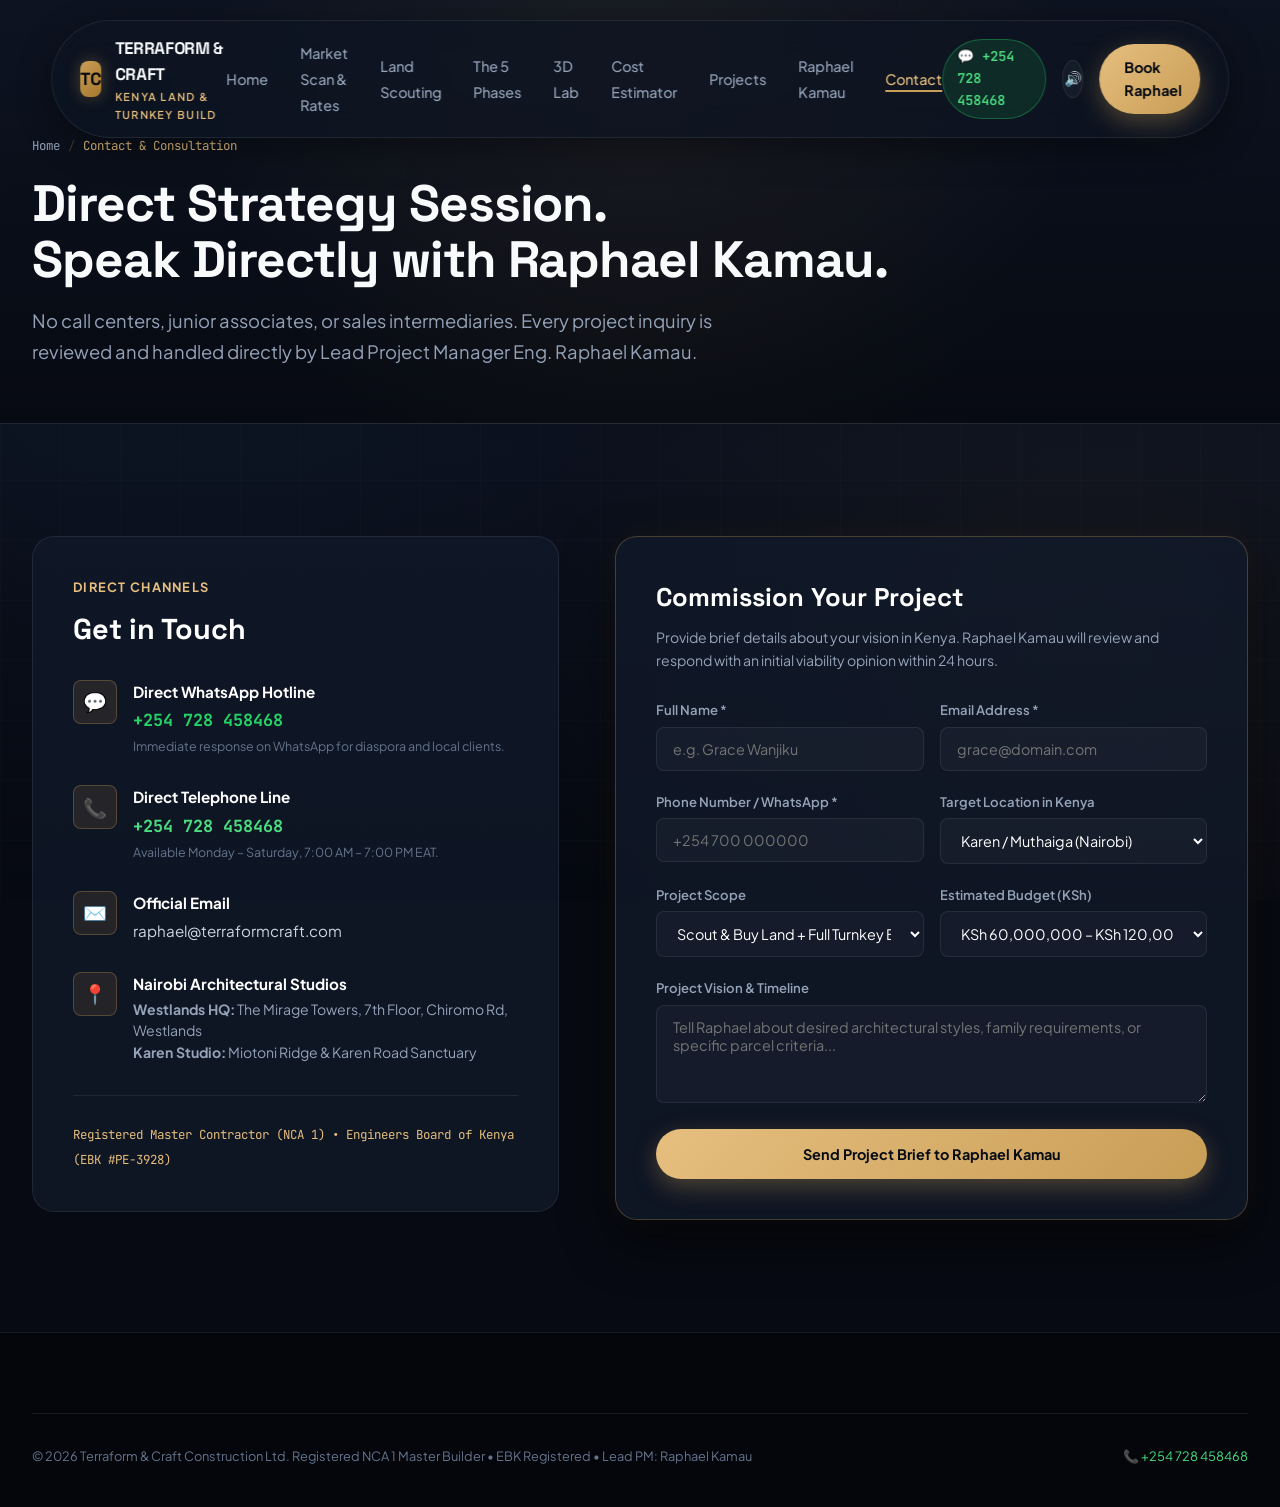
==== commit 691cbd7a: "Add market-scan page with cheap land corridors and verified 2026 Kenyan material pricing, update nav" ====
--- a/contact.html
+++ b/contact.html
@@ -25,6 +25,7 @@
     <nav>
       <ul class="nav-links">
         <li><a href="index.html" class="nav-link">Home</a></li>
+        <li><a href="market-scan.html" class="nav-link">Market Scan & Rates</a></li>
         <li><a href="land-acquisition.html" class="nav-link">Land Scouting</a></li>
         <li><a href="services.html" class="nav-link">The 5 Phases</a></li>
         <li><a href="index.html#lab" class="nav-link">3D Lab</a></li>
